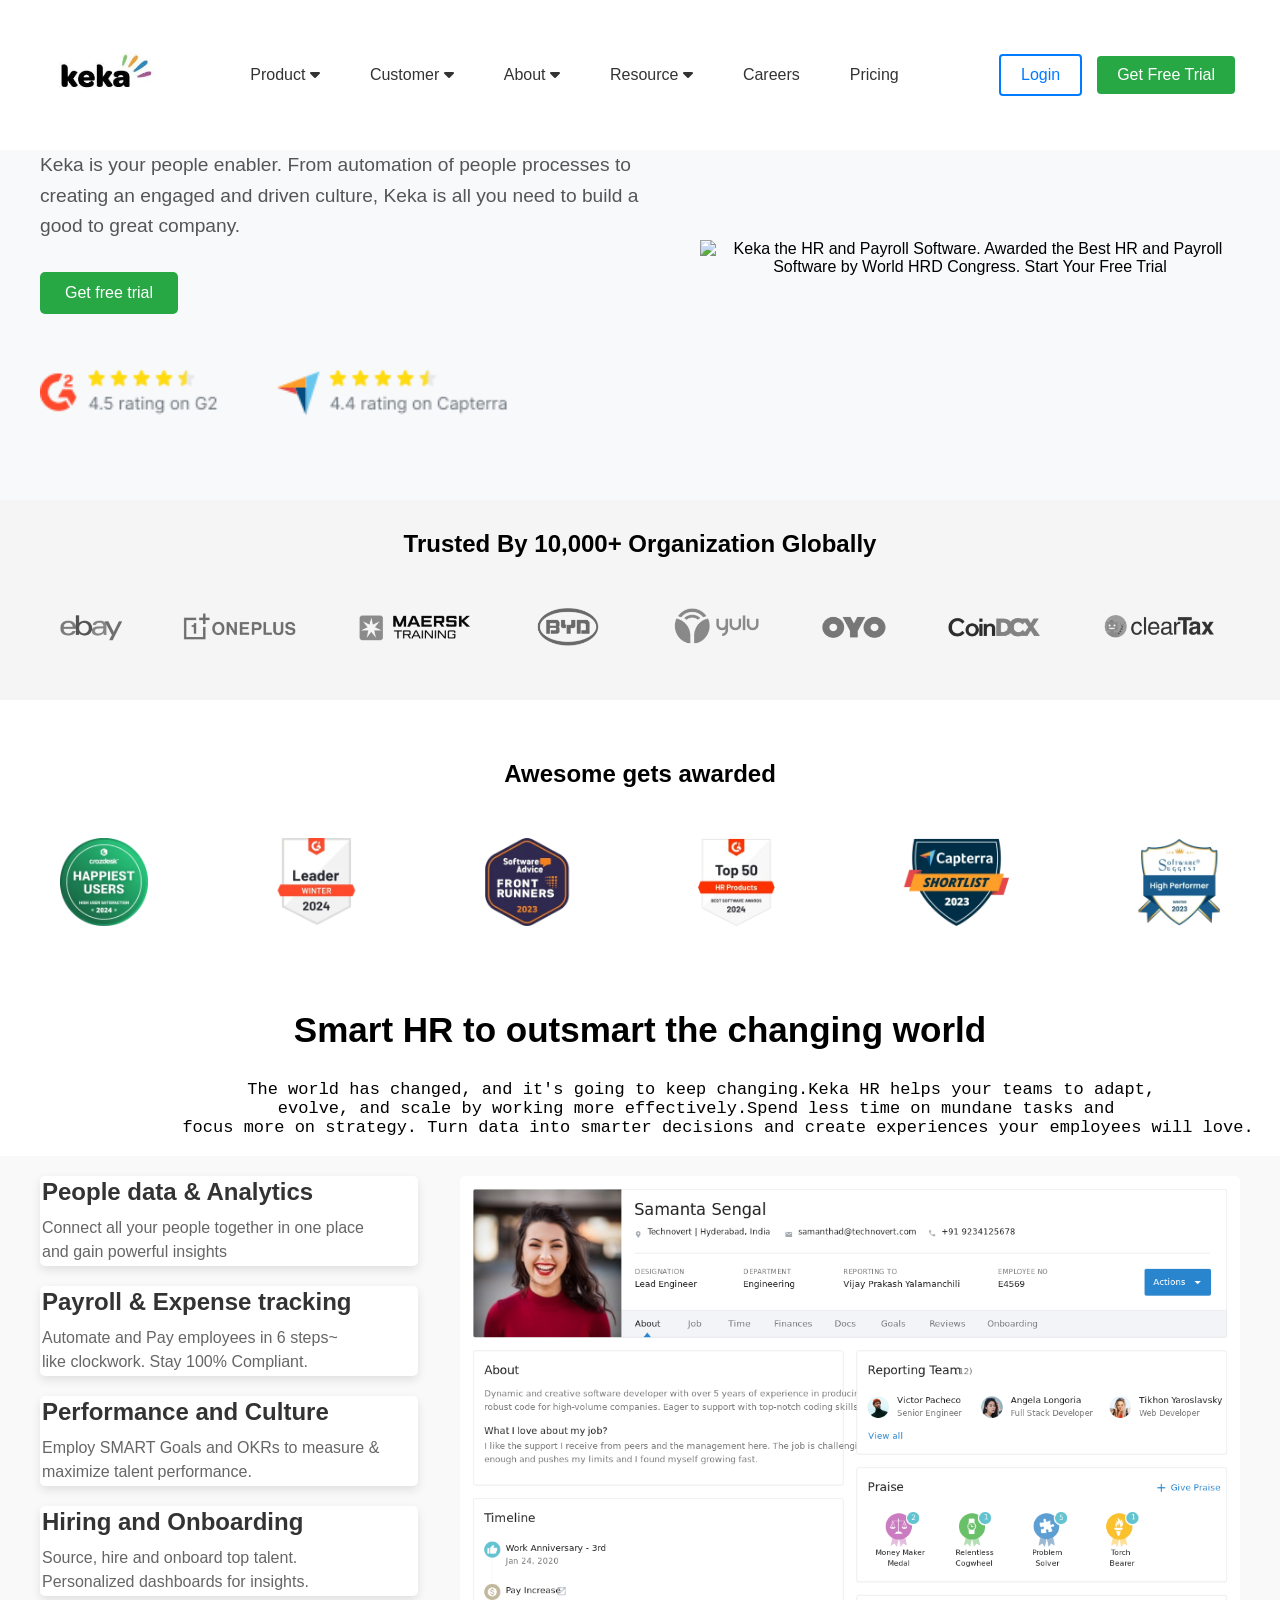
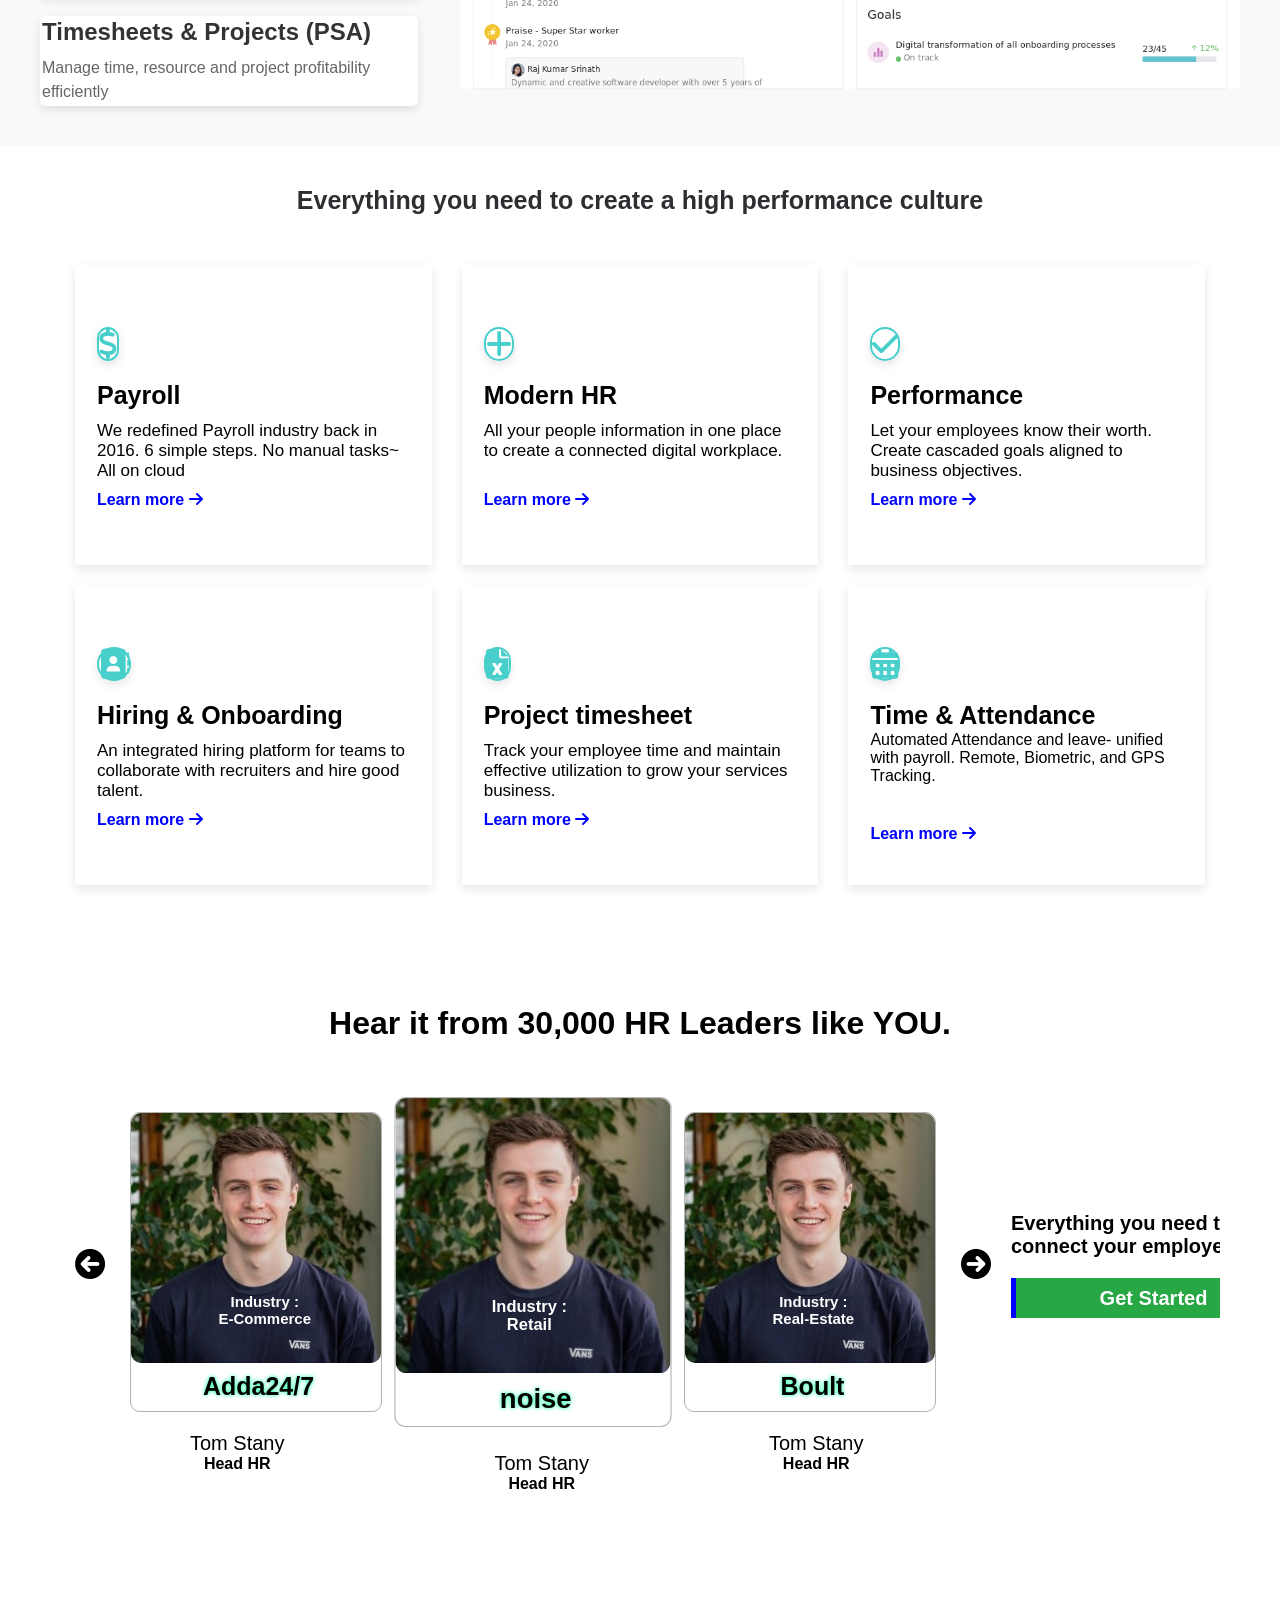
==== Project/index.html @ 9aac1783 "Add files via upload" ====
<!DOCTYPE html>
<html lang="en">
<head>
    <meta charset="UTF-8">
    <meta name="viewport" content="width=device-width, initial-scale=1.0">
    <link rel="stylesheet" href="https://cdnjs.cloudflare.com/ajax/libs/font-awesome/6.0.0-beta3/css/all.min.css">
    <title>Keka Website</title>
    <link rel="stylesheet" href="style.css">
</head>
<body>
    <header>
        <div class="navbar">
            <img src="keka.jpg" alt="Keka Logo" class="logo1">
            <nav>
                <ul>
                    <li class="dropdown">
                        <a href="#">Product <i class="fa-solid fa-caret-down"></i></a>
                      
                        <ul class="dropdown-content">
                            <li><a href="#">Payroll Software</a></li>
                            <li><a href="#">HR & Onboarding</a></li>
                            <li><a href="#">Modern HR</a></li>
                        </ul>
                    </li>
                    <li class="dropdown">
                        <a href="#">Customer <i class="fa-solid fa-caret-down"></i></a>
                    
                        <ul class="dropdown-content">
                            <li><a href="#">Customer Experience</a></li>
                            <li><a href="#">Customer Stories</a></li>
                            <li><a href="#">Support</a></li>
                        </ul>
                    </li>
                    <li class="dropdown">
                        <a href="#">About <i class="fa-solid fa-caret-down"></i></a>
                        <ul class="dropdown-content">
                            <li><a href="#">Our Story</a></li>
                            <li><a href="#">Our Team</a></li>
                            <li><a href="#">Contact Us</a></li>
                        </ul>
                    </li>
                    <li class="dropdown">
                        <a href="#">Resource <i class="fa-solid fa-caret-down"></i></a>
                        <ul class="dropdown-content">
                            <li><a href="#">Blog</a></li>
                            <li><a href="#">HR Content</a></li>
                            <li><a href="#">News</a></li>
                            <li><a href="#">Event</a></li>
                        </ul>
                    </li>
                    <li><a href="#">Careers</a></li>
                    <li><a href="#">Pricing</a></li>
                </ul>
            </nav>
            <div class="buttons">
                <a href="#" class="login-btn">Login</a>
                <a href="#" class="trial-btn">Get Free Trial</a>
            </div>
        </div>
    </header>

    <section class="feature-container" style="margin-bottom: 10px !important;">
        <div class="content-container home-feature-container">
            <h1>Everything you need to build a great company</h1>
            <p>Keka is your people enabler. From automation of people processes to creating an engaged and driven culture, 
                Keka is all you need to build a good to great company.
            </p>
            <div class="d-none d-md-block">
                <a href="https://www.keka.com/signup" target="_blank" class="desktop-button">Get free trial</a>
                <img  src="keka1.png" width="100%" height="auto" class="new-home-para" alt="Keka the HR and Payroll Software. Awarded the Best HR and Payroll Software by World HRD Congress. Start Your Free Trial">
            </div>
        </div>
    
        <div class="image-container">
            <img fetchpriority="high" src="https://d2w2i7rp1a0wob.cloudfront.net/static/images/home/hero-home.svg" width="550" height="428" alt="Keka the HR and Payroll Software. Awarded the Best HR and Payroll Software by World HRD Congress. Start Your Free Trial">
            <a href="https://www.keka.com/signup" target="_blank" class="mobile-button">Get free trial</a>
            
        </div>
    </section>

    <section class="gap">
        <div class="clients">
            <h2 class="client-title">Trusted By 10,000+ Organization Globally</h2>
            <div class = comapnies>
                <img class="photos" src="keka2.png" alt="company clients">
    
            </div>
        </div>
    
        <div class="award">
            <h2 class="awardline" >Awesome gets awarded</h2>
            <div class="awardpic">
              <img class="awardphoto" src="award.png" alt="awarded by this shows">
            </div>
        </div>
    </section>
    <div class="worldchange">
        <h2 class="title">Smart HR to outsmart the changing world</h2>
        <div class="para">
            <pre class="prepara">
            The world has changed, and it's going to keep changing.Keka HR helps your teams to adapt,
            evolve, and scale by working more effectively.Spend less time on mundane tasks and 
            focus more on strategy. Turn data into smarter decisions and create experiences your employees will love.
            </pre>
        </div>
    </div>

    <section class="container-box">
        <div class="maincontainer">
            <div class="leftcontainer">
               <div class="sidebar">
                <h3 class="containerheading">People data & Analytics</h3>
                <p class="details">
                    Connect all your people together in one place <br> and gain powerful insights
                </p>
               </div>

               <div class="sidebar">
                <h3 class="containerheading">Payroll & Expense tracking</h3>
                <p class="details">
                    Automate and Pay employees in 6 steps~ <br>like clockwork. Stay 100% Compliant.                </p>
               </div>

               <div class="sidebar">
                <h3 class="containerheading">Performance and Culture</h3>
                <p class="details">
                    Employ SMART Goals and OKRs to measure &  <br>maximize talent performance.                </p>
               </div>

               <div class="sidebar">
                <h3 class="containerheading">Hiring and Onboarding</h3>
                <p class="details">
                    Source, hire and onboard top talent. <br> Personalized dashboards for insights.
                </p>
               </div>

               <div class="sidebar">
                <h3 class="containerheading">Timesheets & Projects (PSA)
                </h3>
                <p class="details">
                    Manage time, resource and project profitability efficiently
                </p>
               </div>
            </div>
            <div class="rightcontainer">
                <img class="rightphoto" src="keka4.png" alt="analytics AND traking">
            </div>
        </div>
    </section>

    <div class="section7">
        <h2 class="cardheading">Everything you need to create a high performance culture</h2>
        <div class="cards">
            <div class="sections">
                <i class="fa-solid fa-dollar-sign"></i> 
                <h3 class="logo">Payroll</h3>
                <p class="logopara">We redefined Payroll industry back in 2016. 6 simple steps.
                     No manual tasks~ All on cloud
                </p>
                <p class="learnmore" href="#">Learn more <i class="fa-solid fa-arrow-right"></i></p>

            </div>

            <div class="sections">
                <i class="fa-solid fa-plus"></i>
                <h3 class="logo">Modern HR</h3>
                <p class="logopara">All your people information in one place to create a connected digital workplace.
                </p>
                <p class="learnmore" href="#">Learn more <i class="fa-solid fa-arrow-right"></i></p>

            </div>

            <div class="sections">
                <i class="fa-solid fa-check"></i>
                <h3 class="logo">Performance</h3>
                <p class="logopara">Let your employees know their worth. Create cascaded goals aligned to business objectives.
                </p>
                <p class="learnmore" href="#">Learn more <i class="fa-solid fa-arrow-right"></i></p>

            </div>

            <div class="sections">
                <i class="fa-solid fa-address-book"></i>
                <h3 class="logo">Hiring & Onboarding</h3>
                <p class="logopara">An integrated hiring platform for teams to collaborate with recruiters and hire good talent.
                </p>
                <p class="learnmore" href="#">Learn more <i class="fa-solid fa-arrow-right"></i></p>

            </div>

            <div class="sections">
                <i class="fa-solid fa-file-excel"></i>
                <h3 class="logo">Project timesheet</h3>
                <p class="logopara">Track your employee time and maintain effective utilization to grow your services business.
                </p>
                <p class="learnmore" href="#">Learn more <i class="fa-solid fa-arrow-right"></i></p>

            </div>

            <div class="sections">
                <i class="fa-solid fa-calendar-days"></i>
                <h3 class="logo">Time & Attendance</h3>
                Automated Attendance and leave- unified with payroll. Remote, Biometric, and GPS Tracking.
            </p>
                <p class="learnmore" href="#">Learn more <i class="fa-solid fa-arrow-right"></i></p>

            </div>
        
    </div>
    </div>
<div class="con">
    <h1 class="hd">Hear it from 30,000 HR Leaders like YOU.</h1>
<div class="main-con">
    <div class="left-con">
        <i class="fa-solid fa-circle-arrow-left"></i>

        <div class="crd">
        <img src="leader.jpeg" alt="">
        <p class="zindex">Industry :<br>E-Commerce</p>
        <p class="companies">Adda24/7</p>
    </div>
    <div class="crd crd2">
        <img src="leader.jpeg" alt="">
        <p class="zindex">Industry :<br>Retail</p>
        <p class="companies">noise</p>
    </div>
    <div class="crd">
        <img src="leader.jpeg" alt="">
        <p class="zindex">Industry :<br>Real-Estate</p>
        <p class="companies">Boult</p>
    </div>
    <i class="fa-solid fa-circle-arrow-right"></i>
    </div>
    <div class="right-con">
        <p>Everything you need to<br> connect your  employees</p>
        <button>Get Started</button>
    </div>

</div>
<div class="namepostflex">
<div class="personnamepost">
    <p class="personname">Tom Stany</p>
    <p class="post">Head HR</p>
</div>

<div class="personnamepost pt2">
    <p class="personname">Tom Stany</p>
    <p class="post">Head HR</p>
</div>

<div class="personnamepost pt3">
    <p class="personname">Tom Stany</p>
    <p class="post">Head HR</p>
</div>
</div>
</div> 
    
</body>
</html>
---- Project/style.css ----
* {
    margin: 0;
    padding: 0;
    box-sizing: border-box;
}
::selection{
    background-color:pink;
}


body {
    font-family: Arial, sans-serif;
}

header {
    background-color: white;
    padding: 15px 0;
    position: fixed;
    top: 0;
    left: 0;
    width: 100%;
    z-index: 1000;
}

.navbar {
    display: flex;
    justify-content: space-between;
    align-items: center;
    padding: 0 20px;
    margin:0px 25px;
}

.logo1 {
    width: 120px;
    height: auto;
}

nav ul {
    list-style-type: none;
    display: flex;
}

nav ul li {
    position: relative;
    margin: 0 15px;
}

nav ul li a {
    text-decoration: none;
    color: #333;
    padding: 10px;
    display: block;
}

nav ul li a:hover {
    color: black;
}

.dropdown-content {
    display: none;
    position: absolute;
    background-color: #F5F5F5;
    box-shadow: 0px 8px 16px rgba(0, 0, 0, 0.1);
    min-width: 160px;
    z-index: 1;
}

.dropdown-content li {
    margin: 0;
}

.dropdown-content li a {
    padding: 12px;
    color: #333;
    text-decoration: none;
    display: block;
}

.dropdown-content li a:hover {
    background-color: #48CFCB;
}

.dropdown:hover .dropdown-content {
    display: block;
}

.buttons {
    display: flex;
    align-items: center;
}

.login-btn, .trial-btn {
    text-decoration: none;
    padding: 10px 20px;
    margin-left: 15px;
    border-radius: 4px;
    transition: background-color 0.3s ease;
}

.login-btn {
    background-color: transparent;
    color: #007bff;
    border: 2px solid #007bff;
}

.login-btn:hover {
    background-color: #007bff;
    color: #fff;
}

.trial-btn {
    background-color: #28a745;
    color: #fff;
}

.trial-btn:hover {
    background-color: #218838;
}

.feature-container {
    display: flex;
    justify-content: space-between;
    align-items: center;
    padding: 40px;
    background-color: #f8f9fa;
    margin-bottom: 10px !important;
}


.content-container {
    max-width: 50%;
}

.content-container h1 {
    font-size: 2.5rem;
    color: #333;
    margin-bottom: 20px;
}

.content-container p {
    font-size: 1.2rem;
    color: #555;
    line-height: 1.6;
    margin-bottom: 30px;
}
.new-home-para{
    width:78%;
}

/* Desktop button styling */
.desktop-button {
    display: inline-block;
    padding: 12px 25px;
    background-color: #28a745;
    color: white;
    text-decoration: none;
    border-radius: 5px;
    font-size: 1rem;
    transition: background-color 0.3s ease;
}

.desktop-button:hover {
    background-color: #218838;
}

/* Image container */
.image-container {
    max-width: 45%;
    text-align: center;
}

.image-container img {
    max-width: 100%;
    height: auto;
}

/* Mobile button styling */
.mobile-button {
    display: none;
    margin-top: 20px;
    padding: 12px 25px;
    background-color: #28a745;
    color: white;
    text-decoration: none;
    border-radius: 5px;
    font-size: 1rem;
    transition: background-color 0.3s ease;
}

.mobile-button:hover {
    background-color: #218838;
}

/* Responsive Design
@media (max-width: 768px) {
    .feature-container {
        flex-direction: column;
        padding: 20px;
    }

    .content-container {
        max-width: 100%;
        text-align: center;
    }

    .image-container {
        max-width: 100%;
        margin-top: 20px;
    }

    .desktop-button {
        display: none;
    }

    .mobile-button {
        display: inline-block;
    }

    .new-home-para {
        display: none;
    }
    .photos{
        width:80%;
        height:70%;
        object-fit:fill;
    }
} */

/* Style for additional elements inside the section */
.mt-30 {
    margin-top: 30px;
}

.mt-auto {
    margin-top: auto;
}

.gap{
    margin-top:-2%
}
.clients{
    background-color: #F5F5F5 ;
    height:200px;
}

.client-title{
    padding-top: 30px;
    text-align:center;
    margin-bottom:50px;
}
.photos{
    max-width: 100%;
    height: auto;

}
.comapnies{
    margin:0px 60px;
}

.awardline{
    margin-top:30px;
    padding-top:30px;
    text-align:center;
    margin-bottom:50px;

}
.awardphoto{
    max-width: 100%;
    height: auto;
}
.awardpic{
    margin:0px 60px;
}
.worldchange{
    margin:0px 60px;
}

.title{
    text-size:20px;
    font-size:35px;
    margin-top:50px;
    padding-top:30px;
    text-align:center;
    margin-bottom:30px;
}
.prepara{
    text-align:center;
    font-size:17px;
    font-weight:normal;
}
/* .container-box{
    margin:0px 50px;
}

.rightphoto{    
    vertical-align: middle;
    height:90%;
    width:90%;
}
.rightcontainer{
    display:relative;
    margin-left:450px;
    margin-top:-200px;
    
}
.sidebar{
    padding:10px;
    width:350px;
} */
.container-box {
    padding: 20px;
    background-color: #f9f9f9;
    display: flex;
    justify-content: center;
    align-items: center;
}

.maincontainer {
    display: flex;
    justify-content: space-between;
    align-items: flex-start;
    max-width: 1200px;
    width: 100%;
}

/* Left Container - Text Content */
.leftcontainer {
    flex: 0 0 35%;
}

.sidebar {
    margin-bottom: 20px;
}

.containerheading {
    font-size: 1.5rem;
    color: #333;
    margin-bottom: 10px;
}

.details {
    font-size: 1rem;
    color: #666;
    line-height: 1.5;
}

/* Right Container - Image */
.rightcontainer {
    flex: 0 0 65%;
    text-align: right;
}

.rightphoto {
    width: 100%;
    height: auto;
    border-radius: 5px;
}
.sidebar{
    border:2px solid white;
    width:90%;
    border-radius:5px;
    background-color:white;
    box-shadow:0 4px 10px rgba(0, 0, 0, 0.1);
}

.sidebar:hover{
    background-color:#48CFCB;
}

.section7{
    margin:30px 60px 0px 60px;
   
}
.cardheading{
    font-size:25px;
    margin-top:40px;
    margin-bottom:50px;
    text-align:center;
    color:#2C2E31;

    
}
.fa-dollar-sign,.fa-plus,.fa-check,.fa-address-book,.fa-file-excel,.fa-calendar-days{
    font-size:30px;
    margin:40px 40px 20px 0px;
    color:#48CFCB;
    border:2px solid #48CFCB;
    border-radius:100px;
    box-shadow:0 4px 10px rgba(0, 0, 0, 0.1);
}

.sections:hover i {
    color:red;
   
}
.sections:hover  {
      scale:1.1;
      box-shadow:5px 5px;   
      transition: transform 0.3s ease, box-shadow 0.3s ease;
}
.logo{
 
    height:30px;
    font-size:25px;
}
.logopara{
    margin-top:10px;
    height:30px;
    font-size: 17px;
    line-height: 20px;
}
.cards{
    margin: 0px 15px;
    display: flex;
    flex-wrap: wrap; /* Allows wrapping of cards to new rows */
    justify-content: space-between; /* Distribute space between cards */
    gap: 20px;
}
.sections{
    
    height: 300px;
    width: calc(33.33% - 20px); /* Make sure 3 cards fit in a row */
    border: 2px solid white;
    box-shadow: 0 4px 10px rgba(0, 0, 0, 0.1);
    padding: 20px;
    transition: transform 0.3s ease;


}
.learnmore{
    margin-top:40px;
    font-weight:bold;
    color:blue;
}
.con{
    margin: 50px 60px;
    height:650px;
    overflow:hidden;
}
.hd{
    text-align:center;
    margin-bottom:70px;
    margin-top:70px;
}
.main-con{
    margin: 0px 15px;
    display:flex;
}
.left-con{
    display:flex;
    flex: 0 0 60%;
    gap:25px;
}
.fa-circle-arrow-left{
    font-size:30px;
    margin-top:15%;
    
}
.fa-circle-arrow-right{
    font-size:30px;
    margin-top:15%;
}
.fa-circle-arrow-left:hover{
    cursor:pointer;
    color:#28a745;
}
.fa-circle-arrow-right:hover{
    cursor:pointer;
    color:#28a745;
}
.crd{
    height:300px;
   
    border: 1px solid #B3B3B3;
    border-radius: 10px;
    position:relative;
}


.crd img{
    border-radius:10px;
}
.zindex{
    position:absolute;
    top:180px;
    left:35%;
    font-size:15px;
    font-weight:bold;
    text-align:center;
    color:white;
    
}
.companies{
    font-weight:bold;
    text-align:center;
    margin:5px 0px 0px 5px;
    font-size:25px;
    text-shadow:0 0 4px #00FF9C;
}
.crd2{
    scale:1.1;
}
.right-con{
   flex: 0 0 40%;
   padding:100px 0px 80px 20px;
}
.right-con p{
    font-size:20px;
    font-weight:bold;
}

.right-con button{
    margin-top: 20px;
    width:280px;
    height:40px;
    background-color: #28a745;
    border-left: 5px solid blue;
    border-top:none;
    border-right:none;
    border-bottom:none;
    font-size:20px;
    font-weight:bold;
    color:white;
}
.right-con button:hover{
    background-color:blue;
}
.namepostflex{
    display:flex;
    position:relative;
    gap:210px;
    margin-left:130px;
    margin-top:20px;
}

.pt2{
     margin-top:20px;
}
.pt3{
    margin-left:-30px;
}
.personname{
     font-size:20px;
     
}
.post{
    font-weight:bold;
    text-align:center;
}
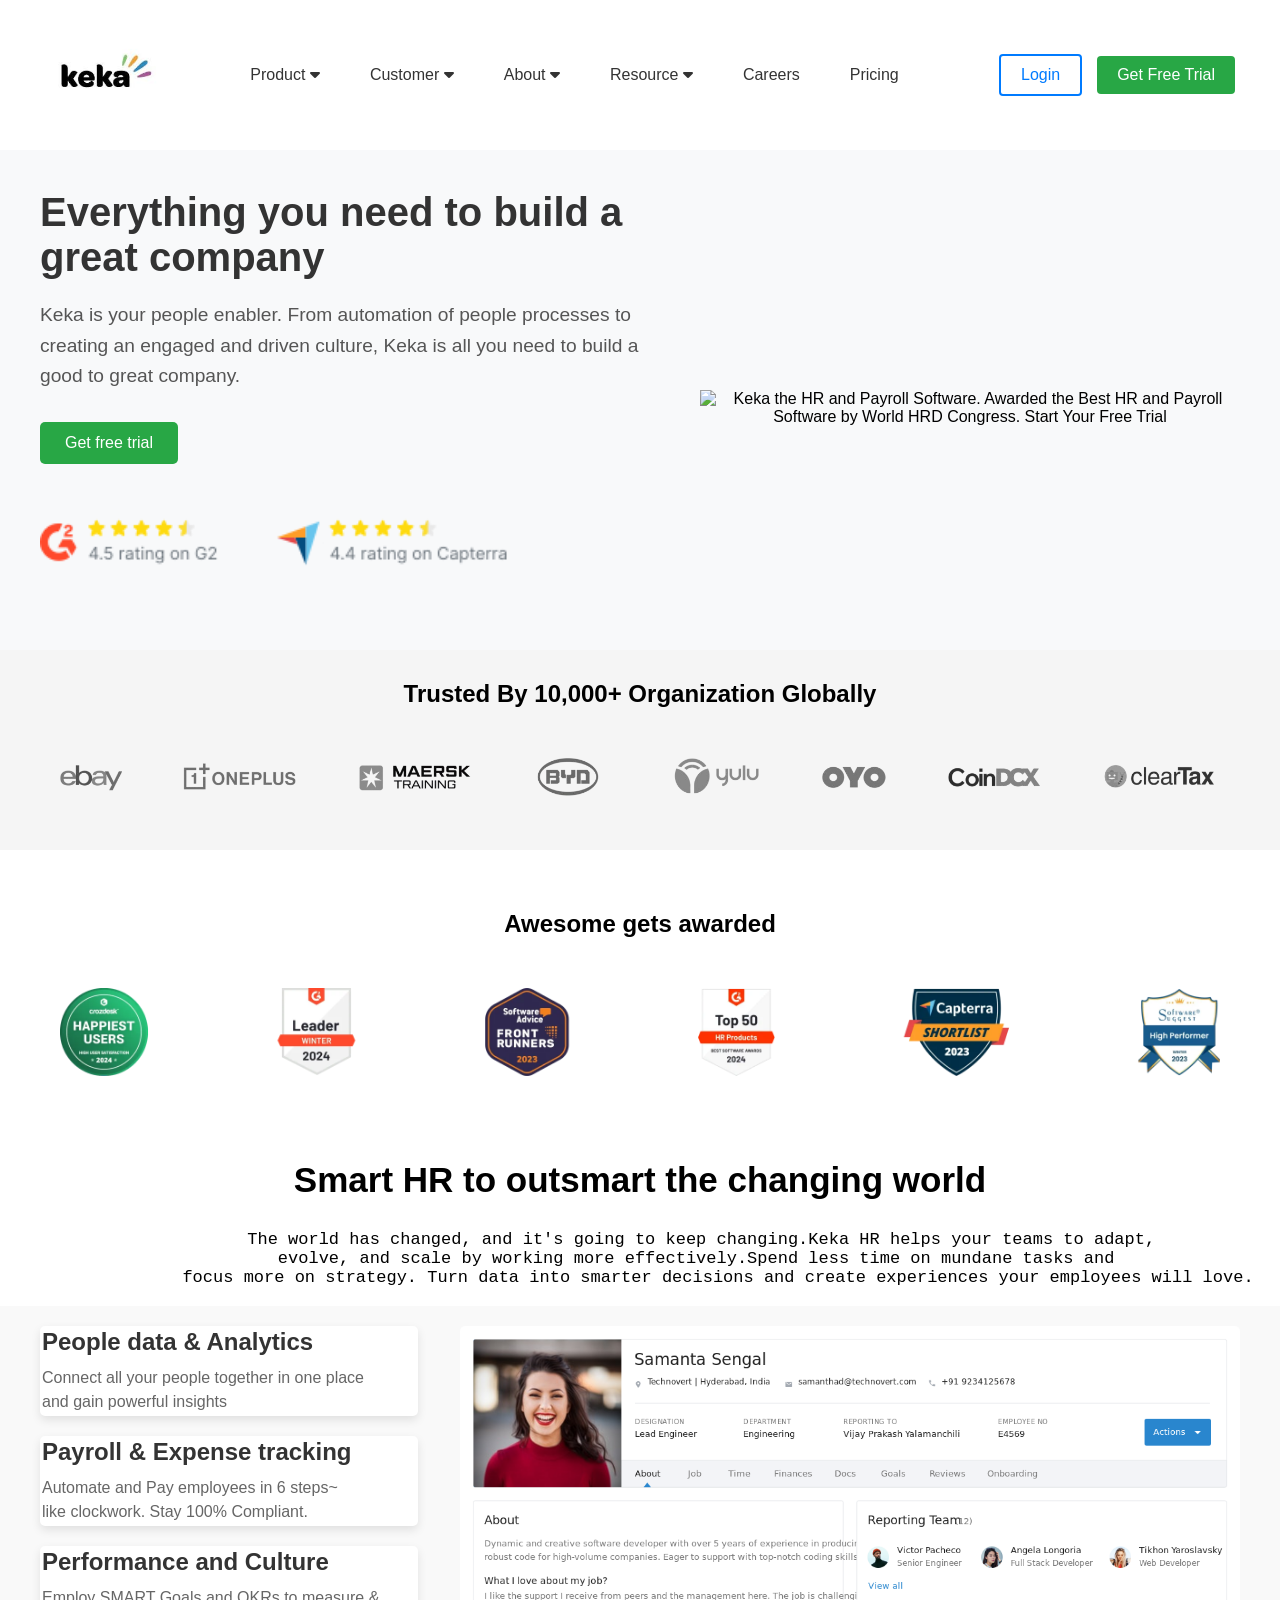
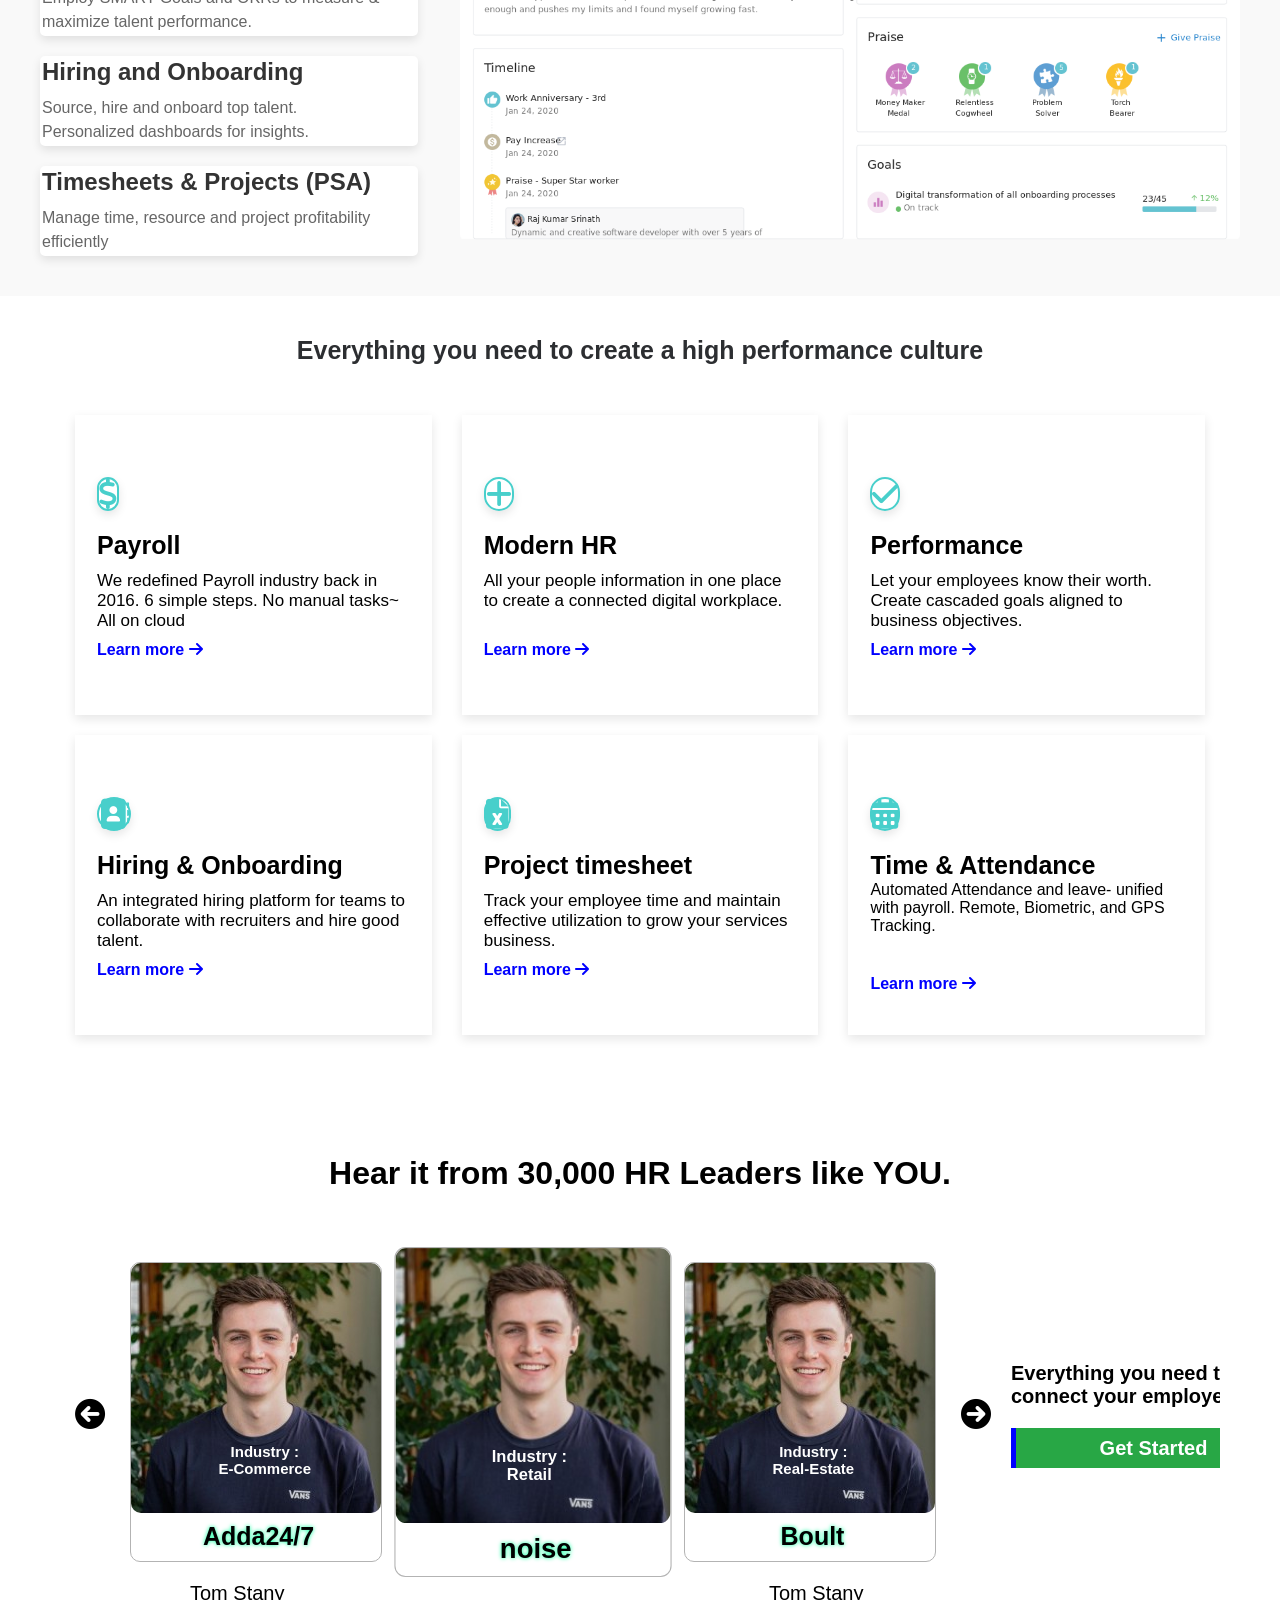
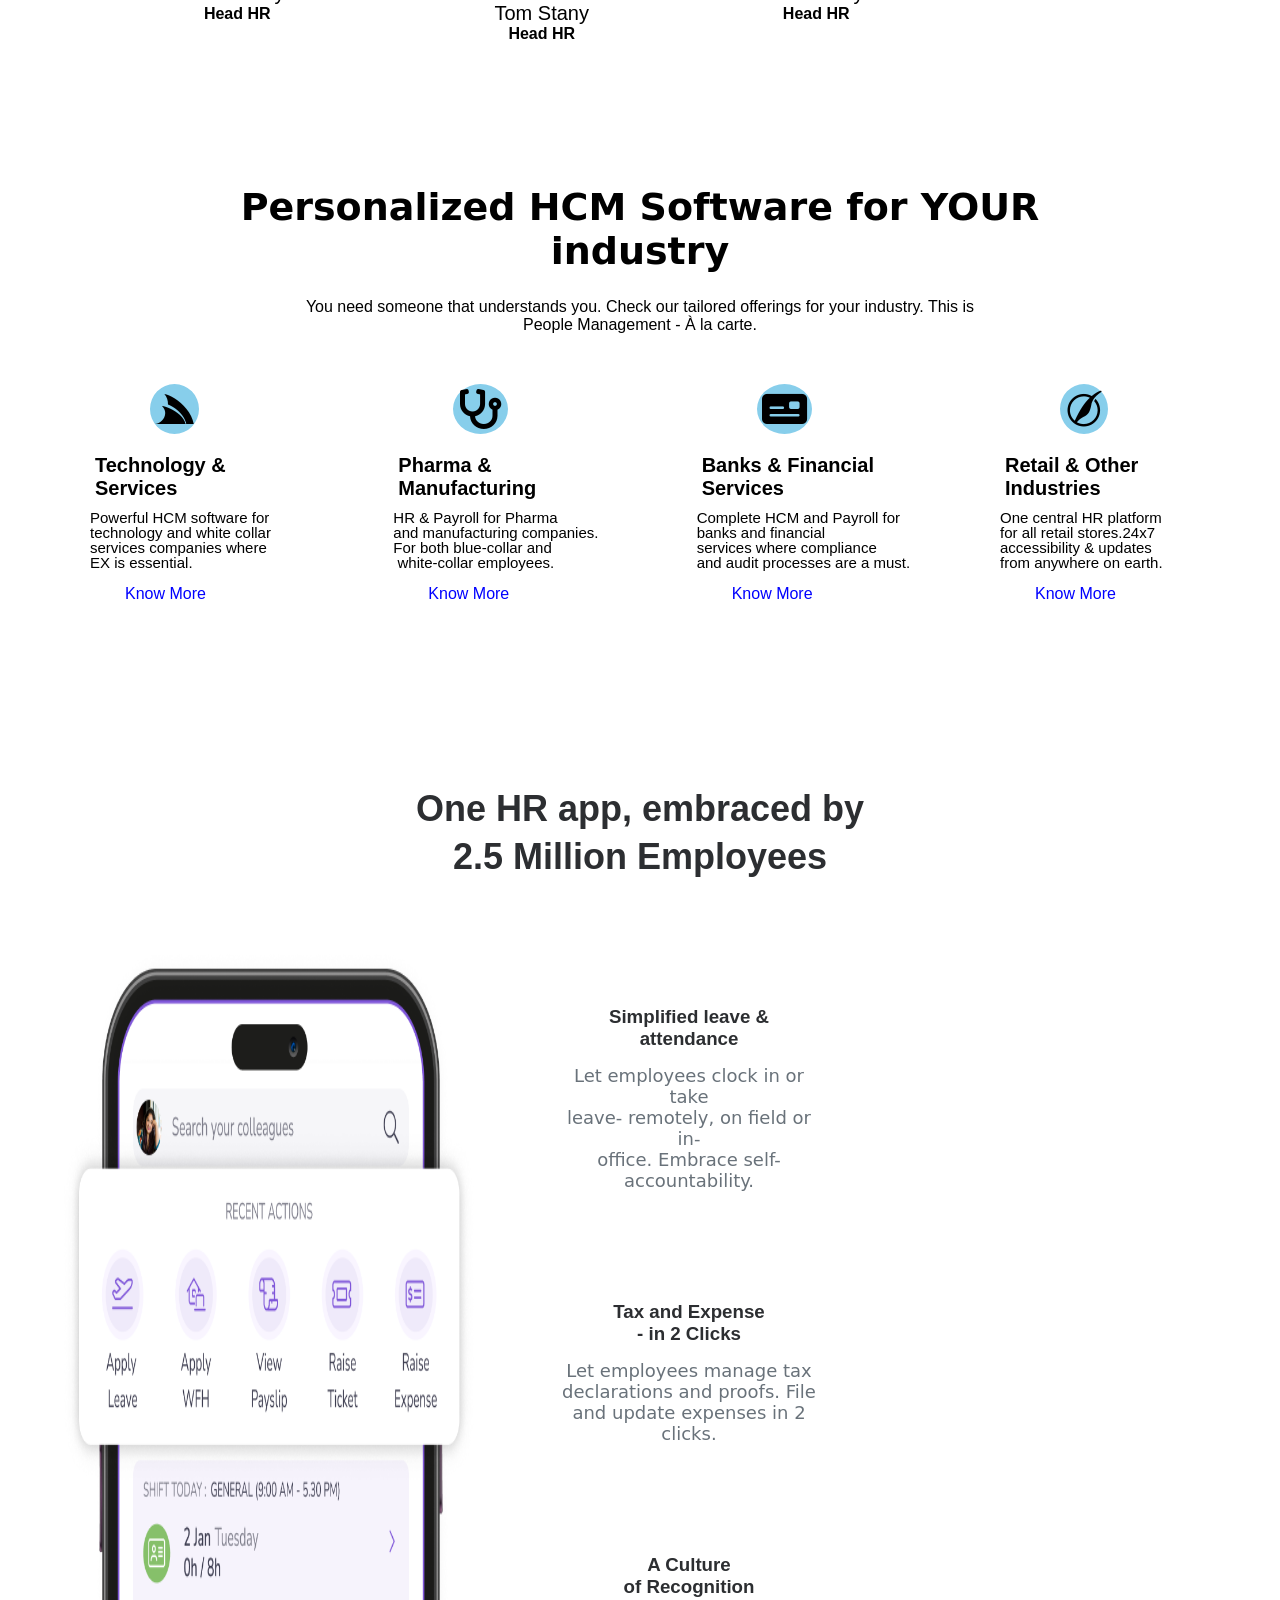
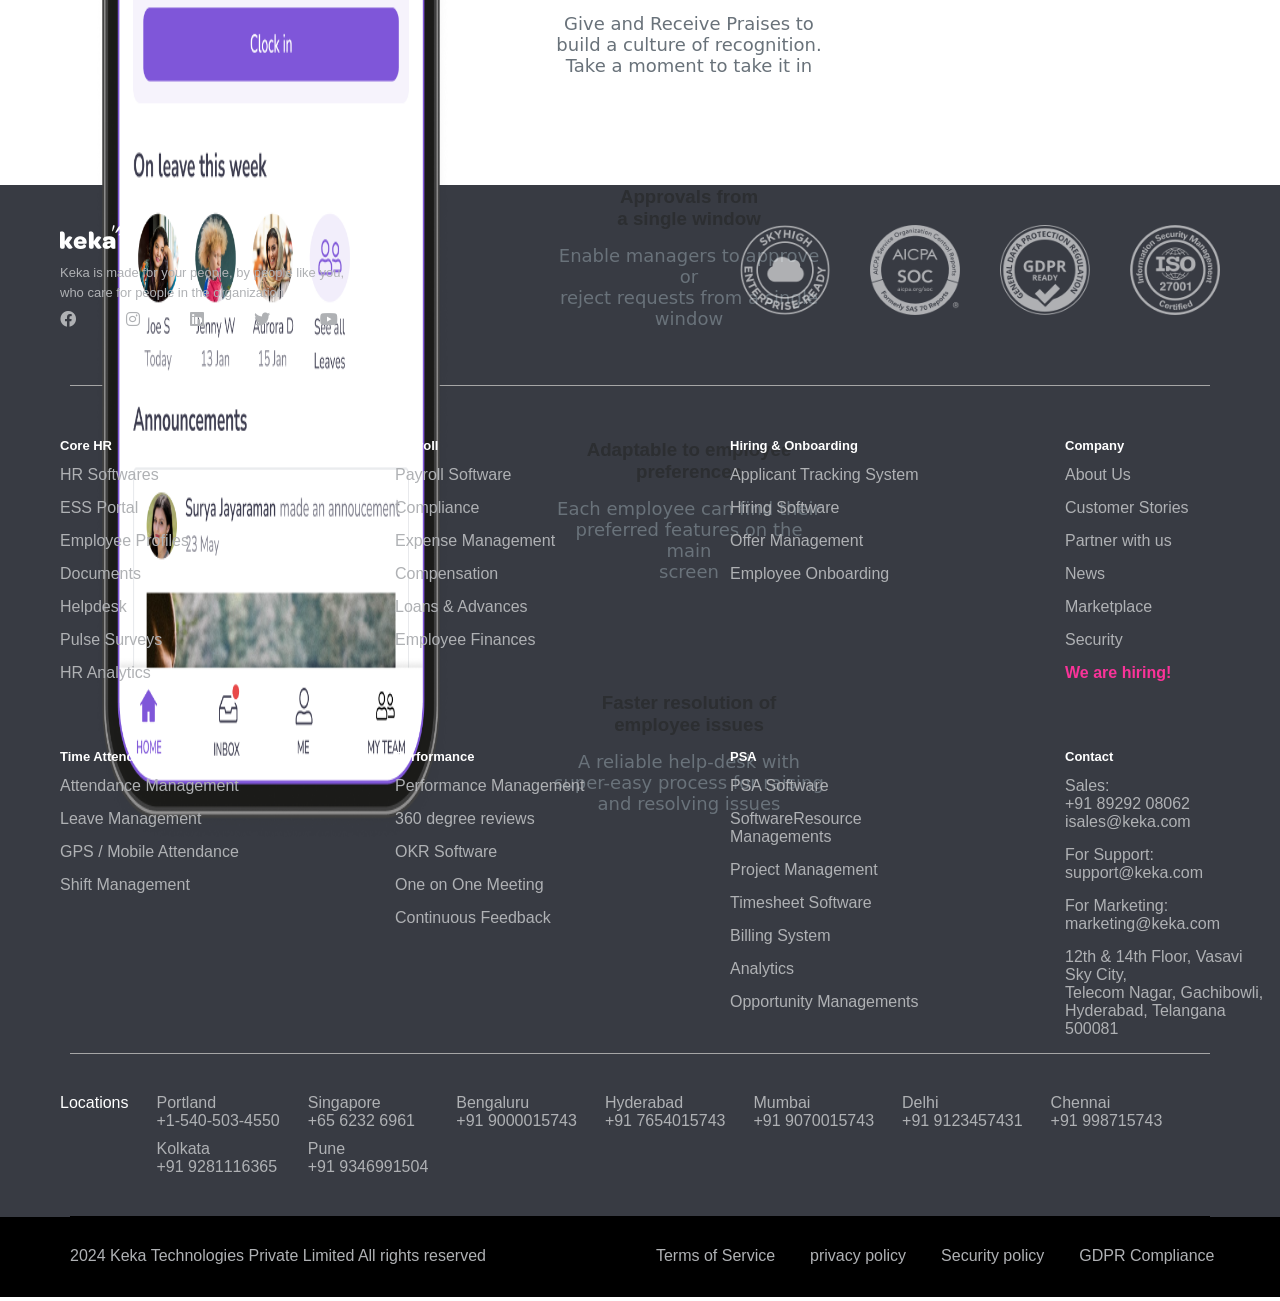
==== commit e5880d5a: "Add files via upload" ====
--- a/Project/index.html
+++ b/Project/index.html
@@ -6,6 +6,7 @@
     <link rel="stylesheet" href="https://cdnjs.cloudflare.com/ajax/libs/font-awesome/6.0.0-beta3/css/all.min.css">
     <title>Keka Website</title>
     <link rel="stylesheet" href="style.css">
+    <link rel="icon" type="image/x-icon" href="keka k img.webp">
 </head>
 <body>
     <header>
@@ -255,5 +256,316 @@
 </div>
 </div> 
     
+<div class="section9">
+    <h2 class="sec9heading">Personalized HCM Software for YOUR <br>industry</h2>
+    <p class="sec9para">
+        You need someone that understands you. Check our tailored offerings for your industry. This is <br class="break">People Management - À la carte.
+      </p>
+      
+      <div class="mainservice">
+      <div class="services">
+        <i class="fa-brands fa-servicestack"></i>
+        <p class="servicename">Technology & <br>Services</p>
+        <pre class="servicenamepara">
+Powerful HCM software for 
+technology and white collar 
+services companies where 
+EX is essential.
+          </pre>
+          <p class="knowmore">Know More</p>
+      </div>
+
+      <div class="services">
+        <i class="fa-solid fa-stethoscope"></i>
+                <p class="servicename">Pharma & Manufacturing</p>
+        <pre class="servicenamepara">
+HR & Payroll for Pharma 
+and manufacturing companies.
+For both blue-collar and
+ white-collar employees.
+          </pre>
+          <p class="knowmore">Know More</p>
+      </div>
+
+      <div class="services">
+        <i class="fa-solid fa-money-check"></i>        <p class="servicename">Banks & Financial Services
+        </p>
+        <pre class="servicenamepara">
+Complete HCM and Payroll for 
+banks and financial 
+services where compliance 
+and audit processes are a must.
+          </pre>
+          <p class="knowmore">Know More</p>
+      </div>
+
+      <div class="services">
+        <i class="fa-brands fa-pied-piper"></i>       
+         <p class="servicename">Retail & Other Industries </p>
+        <pre class="servicenamepara">
+One central HR platform 
+for all retail stores.24x7 
+accessibility & updates 
+from anywhere on earth.
+          </pre>
+          <p class="knowmore">Know More</p>
+      </div>
+    </div>
+    
+</div>
+
+<div class="section10">
+    <h2 class="headingsec10">One HR app, embraced by <br>
+        2.5 Million Employees</h2>
+
+        <div class="bothcontainer">
+            <div class="leftsec10container">
+              <img src="kekaphonephoto.png" alt="keka app pic">
+            </div>
+
+            <div class="rightsec10container">
+                <div class="section10cards">
+                    <h3 class="sec10heading">Simplified leave & <br>
+                        attendance
+                    </h3>
+                    <p class="sec10para">
+                        Let employees clock in or take <br>
+                        leave- remotely, on field or in- <br>
+                        office. Embrace self- <br>
+                        accountability.
+                    </p>
+                </div>
+
+                <div class="section10cards">
+                    <h3 class="sec10heading">Tax and Expense<br>
+                        - in 2 Clicks
+                    </h3>
+                    <p class="sec10para">
+                        Let employees manage tax <br> declarations and proofs. File <br> and update expenses in 2 <br> clicks.
+                    </p>
+                </div>
+
+                <div class="section10cards">
+                    <h3 class="sec10heading">A Culture<br>
+                        of Recognition
+                    </h3>
+                    <p class="sec10para">
+                        Give and Receive Praises to <br> build a culture of recognition. <br> Take a moment to take it in
+                    </p>
+                </div>
+
+                <div class="section10cards">
+                    <h3 class="sec10heading">Approvals from<br>
+                        a single window</h3>
+                    <p class="sec10para">
+                        Enable managers to approve or <br> reject requests from a single <br> window
+                    </p>
+                </div>
+
+                <div class="section10cards">
+                    <h3 class="sec10heading">Adaptable to employee
+                        <br>
+                        preferences
+                    </h3>
+                    <p class="sec10para">
+                        Each employee can find their <br> preferred features on the main  <br>screen
+                    </p>
+                </div>
+
+                <div class="section10cards">
+                    <h3 class="sec10heading">Faster resolution of
+                        <br>
+                        employee issues
+                    </h3>
+                    <p class="sec10para">
+                        A reliable help-desk with <br> super-easy process for raising <br> and resolving issues
+                    </p>
+                </div>
+
+            </div>
+        </div>
+</div>
+
+<footer style="background-color: #383B43;">
+    <div class="footersection1">
+        
+        <div class="footsec1left">
+            <img src="KekaLogoWhite.png" alt="" class="kekaimgleft">
+            <p class="footsec1para">Keka is made for your people, by people like you,<br> who care for people in the organization
+            </p>
+
+            <div class="footsec1socialmedia">
+                <i class="fa-brands fa-facebook"></i>
+                <i class="fa-brands fa-instagram"></i>
+                <i class="fa-brands fa-linkedin"></i>
+                <i class="fa-brands fa-twitter"></i>
+               <i class="fa-brands fa-youtube"></i>
+            </div>
+            
+        </div>
+        <div class="footsec1right">
+            <img class="footerimgright" src="skyhigh.png" alt="qwertyuio">
+            <img class="footerimgright" src="soc.png" alt="">
+            <img class="footerimgright" src="gdpr.png" alt="">
+            <img class="footerimgright" src="iso.png" alt="">
+        </div>
+    </div>
+    <hr class="hr">
+    
+
+    <div class="footersection2">
+        <div class="footersec2cards">
+        <h3 class="footsec3heading">Core HR</h3>
+        <ul class="sec2ul">
+            <li><a href="">HR Softwares</a></li>
+            <li><a href="">ESS Portal</a></li>
+            <li><a href="">Employee Profiles</a></li>
+            <li><a href="">Documents</a></li>
+            <li><a href="">Helpdesk</a></li>    
+            <li><a href="">Pulse Surveys</a></li>
+            <li><a href="">HR Analytics</a></li>
+        </ul>
+    </div>
+
+    <div class="footersec2cards">
+        <h3 class="footsec3heading">Payroll</h3>
+        <ul class="sec2ul">
+            <li><a href="">Payroll Software</a></li>
+            <li><a href="">Compliance</a></li>
+            <li><a href="">Expense Management</a></li>
+            <li><a href="">Compensation</a></li>
+            <li><a href="">Loans & Advances</a></li>    
+            <li><a href="">Employee Finances</a></li>
+        </ul>
+    </div>
+
+    <div class="footersec2cards">
+        <h3 class="footsec3heading">Hiring & Onboarding</h3>
+        <ul class="sec2ul">
+            <li><a href="">Applicant Tracking System</a></li>
+            <li><a href="">Hiring Software</a></li>
+            <li><a href="">Offer Management</a></li>
+            <li><a href="">Employee Onboarding</a></li>
+        </ul>
+    </div>
+
+    <div class="footersec2cards">
+        <h3 class="footsec3heading">Company</h3>
+        <ul class="sec2ul">
+            <li><a href="">About Us</a></li>
+            <li><a href="">Customer Stories</a></li>
+            <li><a href="">Partner with us</a></li>
+            <li><a href="">News</a></li>
+            <li><a href="">Marketplace</a></li>    
+            <li><a href="">Security</a></li>
+            <li><a style="color:#FA3399; font-weight: bold;" href="">We are hiring!</a></li>
+        </ul>
+    </div>
+
+    <div class="footersec2cards">
+        <h3 class="footsec3heading">Time Attendance</h3>
+        <ul class="sec2ul">
+            <li><a href="">Attendance Management</a></li>
+            <li><a href="">Leave Management</a></li>
+            <li><a href="">GPS / Mobile Attendance</a></li>
+            <li><a href="">Shift Management</a></li>
+        </ul>
+    </div>
+
+    <div class="footersec2cards">
+        <h3 class="footsec3heading">Performance</h3>
+        <ul class="sec2ul">
+            <li><a href="">Performance Management</a></li>
+            <li><a href="">360 degree reviews</a></li>
+            <li><a href="">OKR Software</a></li>
+            <li><a href="">One on One Meeting</a></li>
+            <li><a href="">Continuous Feedback</a></li>   
+        </ul>
+    </div>
+
+    <div class="footersec2cards">
+        <h3 class="footsec3heading">PSA</h3>
+        <ul class="sec2ul">
+            <li><a href="">PSA Software</a></li>
+            <li><a href=""> SoftwareResource Managements</a></li>
+            <li><a href="">Project Management</a></li>
+            <li><a href="">Timesheet Software</a></li>
+            <li><a href="">Billing System</a></li>    
+            <li><a href="">Analytics</a></li>
+            <li><a href="">Opportunity Managements</a></li>
+        </ul>
+    </div>
+
+    <div class="footersec2cards">
+        <h3 class="footsec3heading">Contact</h3>
+        <ul class="sec2ul">
+            <li><a href="">Sales: <br>
+                +91 89292 08062
+                isales@keka.com</a></li>
+            <li><a href="">For Support: <br>
+                support@keka.com</a></li>
+            <li><a href=""> For Marketing: <br>
+                marketing@keka.com</a></li>
+            <li><a href="">12th & 14th Floor, Vasavi Sky City,<br>
+                Telecom Nagar, Gachibowli, <br>
+                Hyderabad, Telangana 500081</a></li>
+        </ul>
+    </div>
+</div>
+<hr class="hr">
+
+<div class="footersection3">
+    <div class="location">
+        <p class="places">Locations</p>
+    </div>
+
+    <div class="locations">
+        <p class="places">Portland <br> +1-540-503-4550
+        </p>
+         <p class="places2">Kolkata <br> +91 9281116365</p>   
+    </div>
+
+    <div class="locations">
+        <p class="places">Singapore <br> +65 6232 6961</p>
+         <p class="places2">Pune <br> +91 9346991504
+         </p>    
+    </div>
+
+    <div class="locations">
+         <p class="places">Bengaluru <br> +91 9000015743</p>
+    </div>
+
+    <div class="locations">
+        <p class="places">Hyderabad <br> +91 7654015743</p>
+   </div>
+
+   <div class="locations">
+    <p class="places">Mumbai <br> +91 9070015743</p>
+</div>
+
+<div class="locations">
+    <p class="places">Delhi <br> +91 9123457431</p>
+</div>
+
+<div class="locations">
+    <p class="places">Chennai <br> +91 998715743</p>
+</div>
+</div>
+      
+<hr style="margin-top:40px; background-color:black;"class="hr">
+
+<div class="last">
+    <div class="lastheadingleft">2024 Keka Technologies Private Limited All rights reserved </div>
+    <div class="lasright">
+        <ul class="lastthings">
+            <li>Terms of Service</li>
+            <li>privacy policy</li>
+            <li>Security policy</li>
+            <li>GDPR Compliance</li>
+        </ul>
+    </div>
+</div>
+
+</footer>
 </body>
 </html>
--- a/Project/style.css
+++ b/Project/style.css
@@ -124,6 +124,7 @@
     padding: 40px;
     background-color: #f8f9fa;
     margin-bottom: 10px !important;
+    margin-top:150px;
 }
 
 
@@ -546,4 +547,262 @@
 .post{
     font-weight:bold;
     text-align:center;
-}+}
+
+.section9{
+    margin:0px 60px;
+    height:600px;
+
+}
+.sec9heading{
+    text-align:center;
+    font-size:38px;
+    font-family:sans;
+    margin-bottom:25px;
+}
+.sec9para{
+    text-align:center;
+    margin-bottom:30px;
+
+}
+.mainservice{
+    display:flex;
+    justify-content:space-between;
+    gap:10px;
+    
+}
+.services{
+    
+    height:300px;
+    width:250px;
+}
+.fa-servicestack,.fa-stethoscope,.fa-money-check,.fa-pied-piper{
+    font-size:40px;
+    margin-bottom:20px;
+    margin-top:20px;
+    margin-left:90px;
+    border:5px solid skyblue;
+    border-radius:50%;
+    background-color:skyblue;
+}
+.servicename{
+    font-family:sans;
+    font-size:20px;
+    font-weight:bold;
+    margin-left:35px;
+    margin-bottom:10px;
+    font-family: "Gill Sans", sans-serif;
+
+}
+.servicenamepara{
+    font-size: 15px;
+    line-height: 15px;
+    margin-left:30px;
+    font-family: "Gill Sans", sans-serif;
+}
+.knowmore{
+    margin-left:65px;
+    font-family: "Gill Sans", sans-serif;
+    color:blue ;
+}
+.services:hover {
+    border:2px solid white;
+    border-radius:10px;
+    background-color:#28a745;
+    scale:1.03;
+    transition:ease-out 0.4s;
+
+
+}
+
+.section10{
+    margin:0px 60px;
+    height:1000px;
+}
+.headingsec10{
+    text-align:center;
+    margin-bottom:25px;
+    font-size: 36px;
+    line-height: 48px;
+    font-weight:800;
+    color:#2C2E31;
+
+}
+.bothcontainer{
+    display:flex;
+}
+.leftsec10container{
+    margin-top:40px;
+    flex: 0 0 40%;
+}
+.leftsec10container img{
+    width:90%;
+    height:100%;
+}
+.rightsec10container{
+    margin-top:70px;
+    flex: 0 0 60%;
+    display:flex;
+    flex-wrap:wrap;
+    justify-content:space-between;
+    gap:50px;
+}
+.section10cards{
+    
+    width:330px;
+    padding:30px;
+
+}
+.sec10heading{
+    text-align:center;
+    font-weight:bold;
+    color:#2C2E31;
+    margin-bottom:15px;
+    
+}
+.sec10para{
+    color:#69727A;
+    font:18px sans;
+    text-align:center;
+}
+.section10cards:hover{
+    border:5px solid white;
+    border-radius:10px;
+    background-color:#28a745;
+    /* scale:1.03; */
+    transition:ease-out 0.4s;
+
+}
+footer{
+    height:1100px;
+}
+
+.footersection1{
+    padding:0px 60px;
+    height:200px;
+    display:flex;
+    justify-content:space-between;
+    gap:40px;
+    /* background-color: #383B43; */
+    overflow:hidden;
+
+
+}
+.footsec1left{
+    flex:0 0 50%;
+    margin-top:40px;
+    
+
+}
+.footsec1para{
+    margin-top:10px;
+    font-size: 13px;
+    line-height: 20px;
+    color:#afb1b4;
+}
+.footsec1socialmedia{
+    margin-top:8px;
+    color:#afb1b4;
+    display:flex;
+    gap:50px;
+}
+
+.footsec1right{
+    flex:0 0 50%;
+    margin-top:40px;
+    margin-right:40px;
+    display:flex;
+    height:90px;
+    gap:40px;
+    margin-left:60px;
+    overflow:hidden;
+
+}
+.hr{
+    margin:0px 70px;
+    border: 0;
+    height: 1px; 
+    background-color:#a6a6a6;   
+}
+.footersection2{
+    display:flex;
+    flex-wrap:wrap;
+    justify-content:space-between;
+    gap:40px;
+    margin-top:40px;
+    
+
+    
+}
+
+.footersec2cards{
+    margin:0px 15px 0px 60px;
+    width:200px;
+}
+
+.sec2ul{
+    list-style-type: none; 
+    padding-left: 0; 
+    margin-left: 0;
+    
+}
+.sec2ul li{
+    margin-bottom:15px;
+}
+.sec2ul a{
+    color:#afb1b4;
+    text-decoration:none;
+
+
+}
+.sec2ul a:hover{
+    color: #fff;
+
+
+}
+.footsec3heading{
+    font-size: 13px;
+    line-height: 40px;
+    color: #fff;
+
+
+}
+.footersection3{
+    margin:0px 60px;
+    margin-top:40px;
+    display:flex;
+    gap:28px;
+}
+.location{
+    color: #fff;
+}
+.locations{
+    color:#afb1b4;
+}
+.places2{
+    margin-top:10px;
+}
+
+.last{
+    
+    display:flex;
+    gap:100px;
+    height:80px;
+    background-color: black;
+}
+.lastheadingleft{
+    color:#afb1b4;
+    margin-top:30px;
+    margin-left:70px;
+}
+
+ .lastthings{
+    display:flex;
+    justify-content:space-between;
+    gap:35px;
+    color:#afb1b4;
+    list-style-type: none;
+    margin-top:30px;
+    margin-left:70px;
+
+ }
